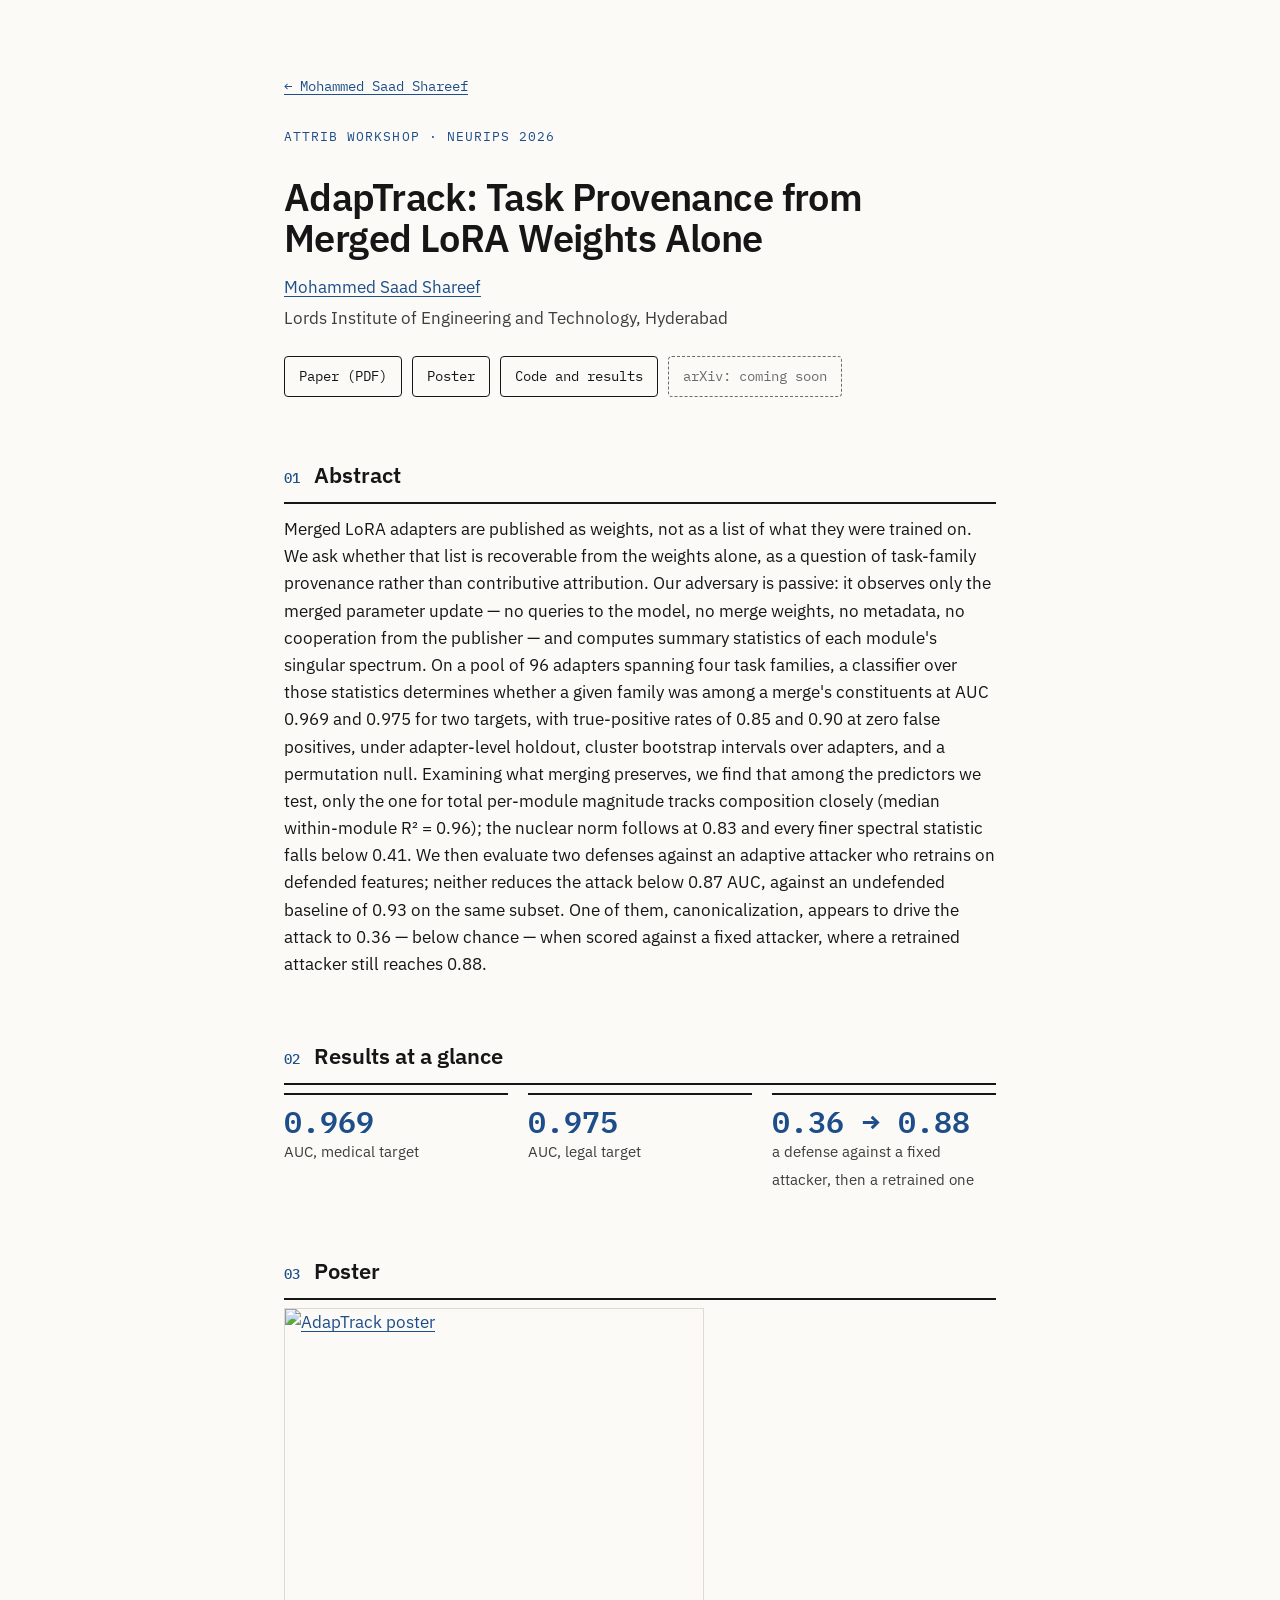
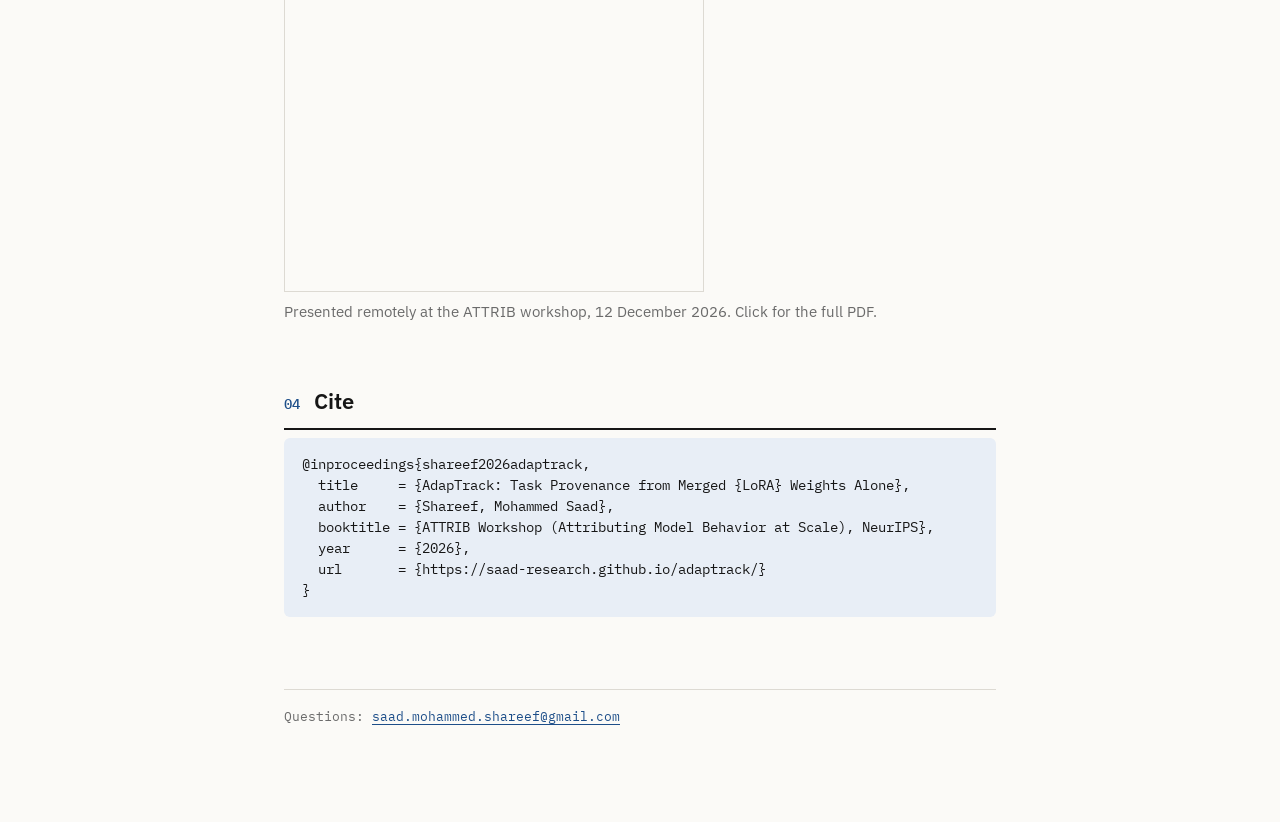
==== adaptrack/index.html @ d577ce80 "Create index.html" ====
<!doctype html>
<html lang="en">
<head>
<meta charset="utf-8">
<meta name="viewport" content="width=device-width, initial-scale=1">
<title>AdapTrack: Task Provenance from Merged LoRA Weights Alone</title>
<meta name="description" content="AdapTrack (ATTRIB Workshop, NeurIPS 2026): recovering which task families went into a merged LoRA adapter from its weights alone. Paper, poster, code.">
<link rel="preconnect" href="https://fonts.googleapis.com">
<link rel="preconnect" href="https://fonts.gstatic.com" crossorigin>
<link rel="stylesheet" href="https://fonts.googleapis.com/css2?family=IBM+Plex+Mono:wght@400;500;600&family=IBM+Plex+Sans:ital,wght@0,400;0,600;1,400&display=swap">
<link rel="stylesheet" href="../style.css">
</head>
<body>
<main class="page">

<a class="back" href="../">← Mohammed Saad Shareef</a>

<p class="kicker" style="margin-top: 28px">ATTRIB Workshop · NeurIPS 2026</p>
<h1 class="paper-title">AdapTrack: Task Provenance from Merged LoRA Weights Alone</h1>
<p class="authors"><a href="../">Mohammed Saad Shareef</a></p>
<p class="venue">Lords Institute of Engineering and Technology, Hyderabad</p>

<div class="buttons">
<a href="../files/adaptrack-neurips-attrib-2026.pdf">Paper (PDF)</a>
<a href="../files/adaptrack-poster.pdf">Poster</a>
<a href="https://github.com/saad-research/AdapTrack">Code and results</a>
<span>arXiv: coming soon</span>
</div>

<section>
<h2><span class="num">01</span>Abstract</h2>
<p>Merged LoRA adapters are published as weights, not as a list of what they were trained on. We ask whether that list is recoverable from the weights alone, as a question of task-family provenance rather than contributive attribution. Our adversary is passive: it observes only the merged parameter update — no queries to the model, no merge weights, no metadata, no cooperation from the publisher — and computes summary statistics of each module's singular spectrum. On a pool of 96 adapters spanning four task families, a classifier over those statistics determines whether a given family was among a merge's constituents at AUC 0.969 and 0.975 for two targets, with true-positive rates of 0.85 and 0.90 at zero false positives, under adapter-level holdout, cluster bootstrap intervals over adapters, and a permutation null. Examining what merging preserves, we find that among the predictors we test, only the one for total per-module magnitude tracks composition closely (median within-module R² = 0.96); the nuclear norm follows at 0.83 and every finer spectral statistic falls below 0.41. We then evaluate two defenses against an adaptive attacker who retrains on defended features; neither reduces the attack below 0.87 AUC, against an undefended baseline of 0.93 on the same subset. One of them, canonicalization, appears to drive the attack to 0.36 — below chance — when scored against a fixed attacker, where a retrained attacker still reaches 0.88.</p>
</section>

<section>
<h2><span class="num">02</span>Results at a glance</h2>
<div class="numbers">
<div><b>0.969</b><span>AUC, medical target</span></div>
<div><b>0.975</b><span>AUC, legal target</span></div>
<div><b>0.36 → 0.88</b><span>a defense against a fixed attacker, then a retrained one</span></div>
</div>
</section>

<section>
<h2><span class="num">03</span>Poster</h2>
<figure class="poster-thumb">
<a href="../files/adaptrack-poster.pdf"><img src="poster-preview.jpg" alt="AdapTrack poster" width="962" height="1339"></a>
<figcaption>Presented remotely at the ATTRIB workshop, 12 December 2026. Click for the full PDF.</figcaption>
</figure>
</section>

<section>
<h2><span class="num">04</span>Cite</h2>
<pre>@inproceedings{shareef2026adaptrack,
  title     = {AdapTrack: Task Provenance from Merged {LoRA} Weights Alone},
  author    = {Shareef, Mohammed Saad},
  booktitle = {ATTRIB Workshop (Attributing Model Behavior at Scale), NeurIPS},
  year      = {2026},
  url       = {https://saad-research.github.io/adaptrack/}
}</pre>
</section>

<footer>Questions: <a href="mailto:saad.mohammed.shareef@gmail.com">saad.mohammed.shareef@gmail.com</a></footer>
</main>
</body>
</html>
---- style.css ----
/* Mohammed Saad Shareef — personal site */
:root {
  --paper: #fbfaf7;
  --ink: #161616;
  --ink-2: #3d3d3d;
  --muted: #6b6b6b;
  --rule: #dddad3;
  --accent: #1d4e89;
  --accent-soft: #e8eef6;
  --sans: "IBM Plex Sans", system-ui, -apple-system, "Segoe UI", sans-serif;
  --mono: "IBM Plex Mono", ui-monospace, "SFMono-Regular", Menlo, monospace;
}
@media (prefers-color-scheme: dark) {
  :root {
    --paper: #121212;
    --ink: #ececea;
    --ink-2: #c4c4c0;
    --muted: #9a9a95;
    --rule: #2e2e2c;
    --accent: #8fb3e6;
    --accent-soft: #1c2633;
  }
}

* { box-sizing: border-box; }
html { -webkit-text-size-adjust: 100%; }
body {
  margin: 0;
  background: var(--paper);
  color: var(--ink);
  font-family: var(--sans);
  font-size: 17px;
  line-height: 1.6;
}
.page {
  max-width: 760px;
  margin: 0 auto;
  padding: 72px 24px 96px;
}
a { color: var(--accent); text-decoration-thickness: 1px; text-underline-offset: 3px; }
a:hover { text-decoration-thickness: 2px; }

/* header */
.kicker {
  margin: 0 0 14px;
  font-family: var(--mono);
  font-size: 13px;
  letter-spacing: 0.08em;
  text-transform: uppercase;
  color: var(--accent);
}
h1 {
  margin: 0;
  font-size: 44px;
  line-height: 1.08;
  font-weight: 600;
  letter-spacing: -0.015em;
}
.lede { margin: 20px 0 0; font-size: 19px; color: var(--ink-2); max-width: 640px; }
.contact {
  margin: 22px 0 0;
  padding: 0;
  list-style: none;
  display: flex;
  flex-wrap: wrap;
  gap: 6px 22px;
  font-family: var(--mono);
  font-size: 14px;
}
.note {
  margin: 28px 0 0;
  padding: 14px 18px;
  background: var(--accent-soft);
  border-radius: 6px;
  font-size: 16px;
  color: var(--ink);
}

/* sections */
section { margin-top: 60px; }
h2 {
  margin: 0 0 6px;
  padding-bottom: 10px;
  border-bottom: 2px solid var(--ink);
  display: flex;
  align-items: baseline;
  gap: 14px;
  font-size: 22px;
  font-weight: 600;
}
h2 .num { font-family: var(--mono); font-size: 14px; font-weight: 500; color: var(--accent); }

/* entries */
.entry {
  display: grid;
  grid-template-columns: 64px minmax(0, 1fr);
  gap: 0 20px;
  padding: 20px 0;
  border-bottom: 1px solid var(--rule);
}
.entry:last-child { border-bottom: 0; }
.year { font-family: var(--mono); font-size: 14px; color: var(--muted); padding-top: 3px; }
.title { margin: 0; font-size: 18px; font-weight: 600; line-height: 1.4; }
.title a { color: var(--ink); text-decoration: none; }
.title a:hover { color: var(--accent); text-decoration: underline; }
.meta { margin: 4px 0 0; font-size: 15px; color: var(--ink-2); }
.status { font-family: var(--mono); font-size: 12px; letter-spacing: 0.04em; text-transform: uppercase; color: var(--accent); }
.status.pending { color: var(--muted); }
.desc { margin: 8px 0 0; font-size: 15.5px; color: var(--ink-2); }
.links { margin: 10px 0 0; display: flex; flex-wrap: wrap; gap: 4px 16px; font-family: var(--mono); font-size: 13.5px; }

footer {
  margin-top: 72px;
  padding-top: 16px;
  border-top: 1px solid var(--rule);
  font-family: var(--mono);
  font-size: 12.5px;
  color: var(--muted);
}

/* paper page */
.back { font-family: var(--mono); font-size: 13.5px; }
.paper-title { margin-top: 28px; font-size: 38px; }
.authors { margin: 16px 0 0; font-size: 17px; }
.venue { margin: 4px 0 0; color: var(--ink-2); }
.buttons { margin: 24px 0 0; display: flex; flex-wrap: wrap; gap: 10px; }
.buttons a, .buttons span {
  font-family: var(--mono);
  font-size: 14px;
  padding: 8px 14px;
  border: 1.5px solid var(--ink);
  border-radius: 4px;
  color: var(--ink);
  text-decoration: none;
}
.buttons a:hover { background: var(--ink); color: var(--paper); }
.buttons span { border-style: dashed; color: var(--muted); border-color: var(--muted); }
.numbers {
  margin: 8px 0 0;
  display: grid;
  grid-template-columns: repeat(3, minmax(0, 1fr));
  gap: 20px;
}
.numbers div { border-top: 2px solid var(--ink); padding-top: 10px; }
.numbers b { display: block; white-space: nowrap; font-family: var(--mono); font-size: 30px; font-weight: 600; color: var(--accent); line-height: 1.1; }
.numbers span { font-size: 14.5px; color: var(--ink-2); }
.poster-thumb { margin: 8px 0 0; }
.poster-thumb img { width: 100%; max-width: 420px; height: auto; display: block; border: 1px solid var(--rule); }
.poster-thumb figcaption { margin-top: 8px; font-size: 14.5px; color: var(--muted); }
pre {
  margin: 8px 0 0;
  padding: 16px 18px;
  overflow-x: auto;
  background: var(--accent-soft);
  border-radius: 6px;
  font-family: var(--mono);
  font-size: 13.5px;
  line-height: 1.55;
}
p { margin: 12px 0 0; }

@media (max-width: 600px) {
  .page { padding-top: 48px; }
  h1 { font-size: 34px; }
  .paper-title { font-size: 28px; }
  .entry { grid-template-columns: minmax(0, 1fr); }
  .year { padding-top: 0; }
  .numbers { grid-template-columns: minmax(0, 1fr); }
}
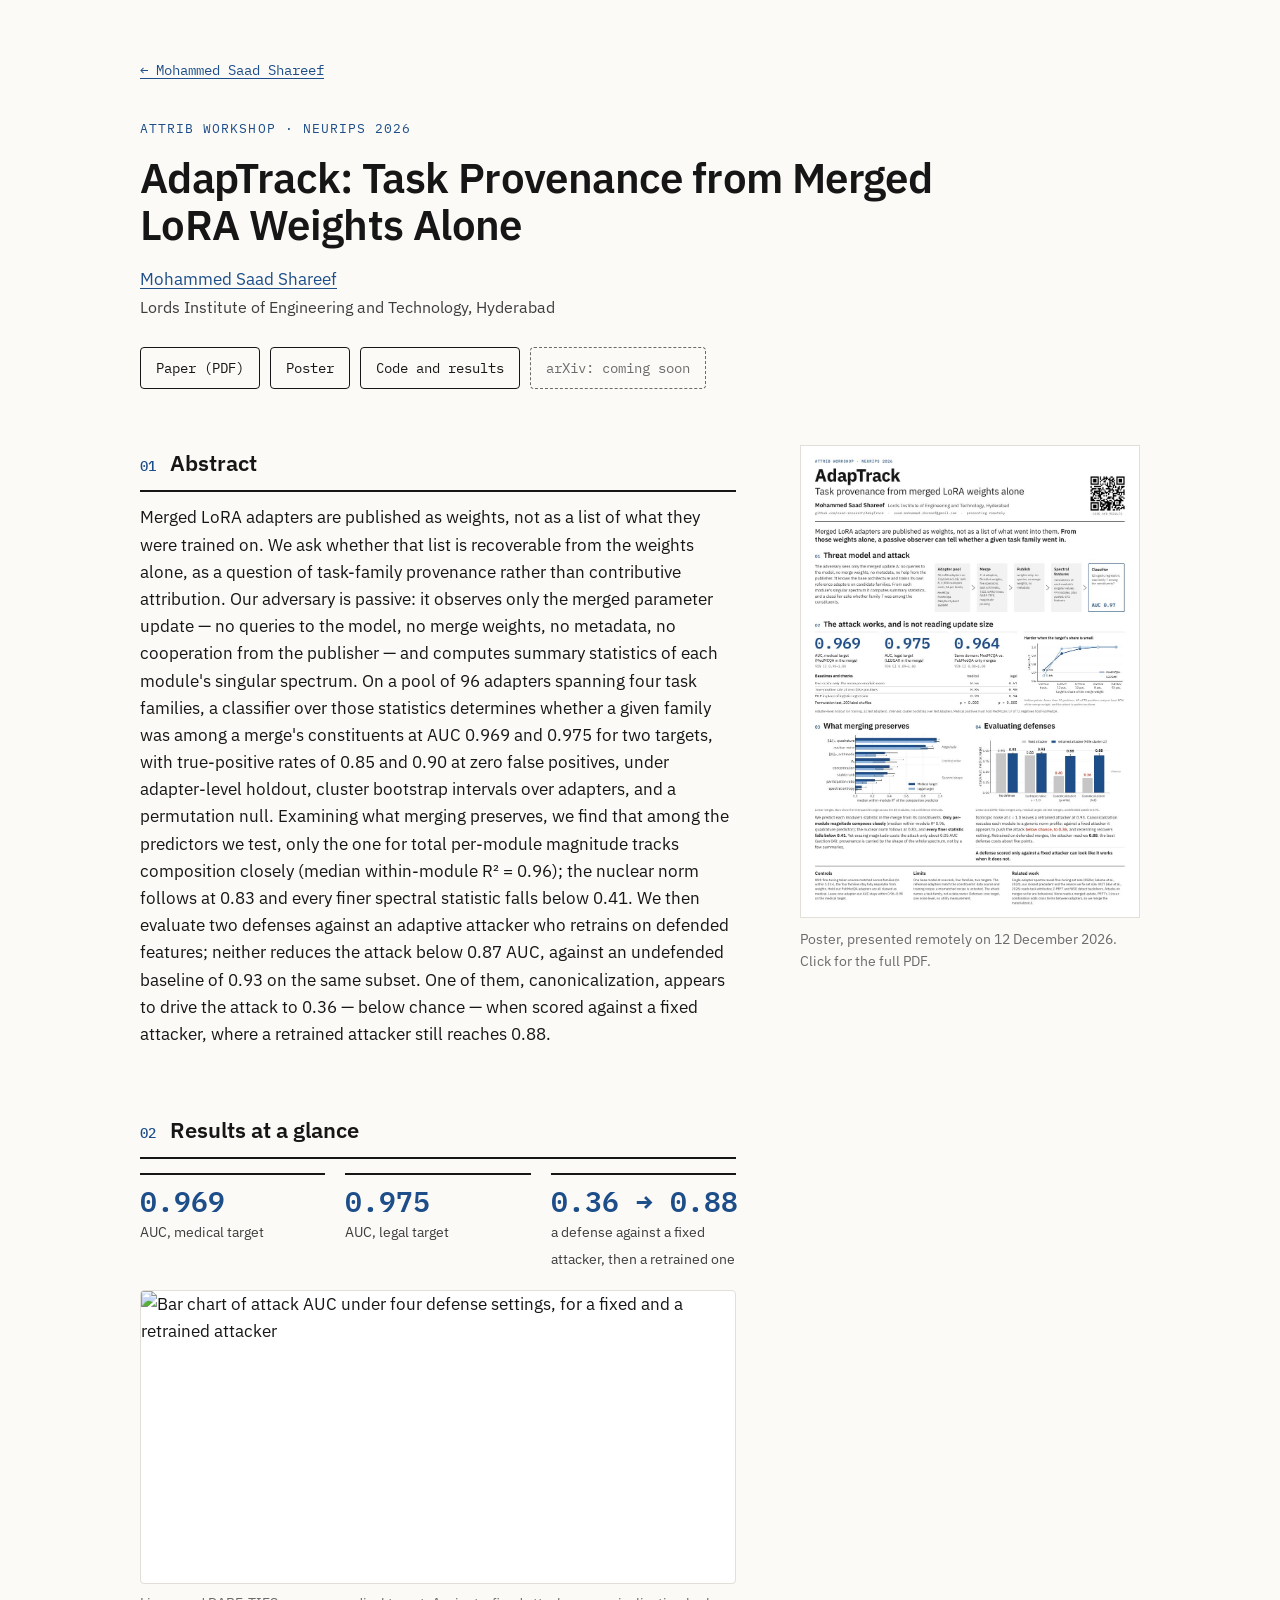
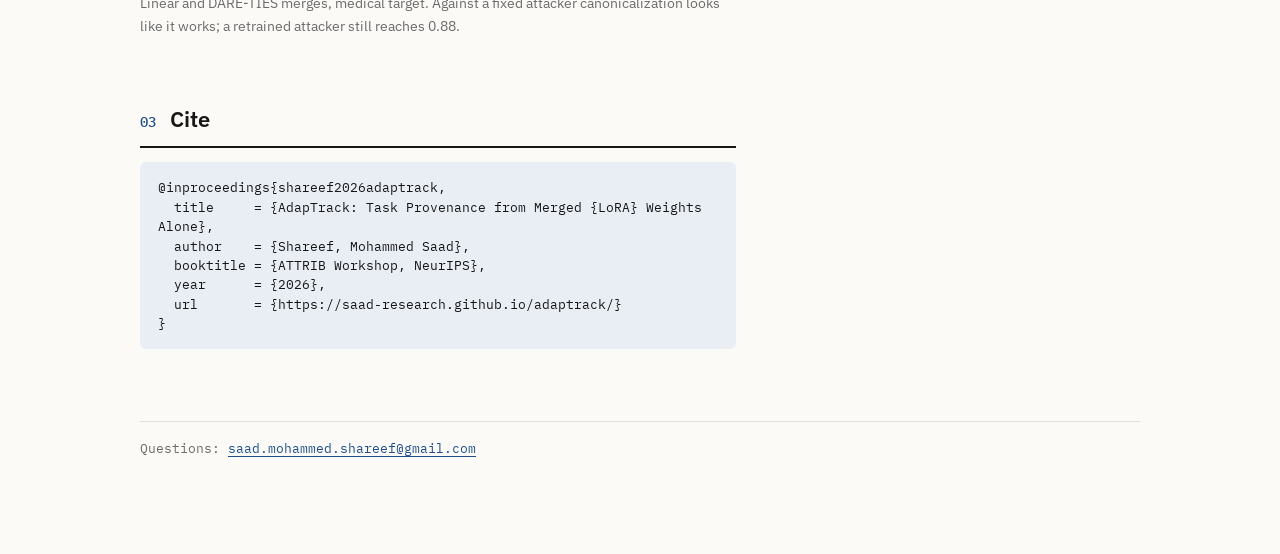
==== commit 3c6a547c: "Enhance index.html with metadata and structural updates Added metadata for Google Scholar indexing a" ====
--- a/adaptrack/index.html
+++ b/adaptrack/index.html
@@ -5,28 +5,38 @@
 <meta name="viewport" content="width=device-width, initial-scale=1">
 <title>AdapTrack: Task Provenance from Merged LoRA Weights Alone</title>
 <meta name="description" content="AdapTrack (ATTRIB Workshop, NeurIPS 2026): recovering which task families went into a merged LoRA adapter from its weights alone. Paper, poster, code.">
+<!-- Google Scholar indexing -->
+<meta name="citation_title" content="AdapTrack: Task Provenance from Merged LoRA Weights Alone">
+<meta name="citation_author" content="Shareef, Mohammed Saad">
+<meta name="citation_author_institution" content="Lords Institute of Engineering and Technology">
+<meta name="citation_publication_date" content="2026/12/12">
+<meta name="citation_conference_title" content="ATTRIB Workshop (Attributing Model Behavior at Scale), NeurIPS 2026">
+<meta name="citation_pdf_url" content="https://saad-research.github.io/files/adaptrack-neurips-attrib-2026.pdf">
 <link rel="preconnect" href="https://fonts.googleapis.com">
 <link rel="preconnect" href="https://fonts.gstatic.com" crossorigin>
 <link rel="stylesheet" href="https://fonts.googleapis.com/css2?family=IBM+Plex+Mono:wght@400;500;600&family=IBM+Plex+Sans:ital,wght@0,400;0,600;1,400&display=swap">
 <link rel="stylesheet" href="../style.css">
 </head>
 <body>
-<main class="page">
+<main class="paper-page">
 
 <a class="back" href="../">← Mohammed Saad Shareef</a>
 
-<p class="kicker" style="margin-top: 28px">ATTRIB Workshop · NeurIPS 2026</p>
-<h1 class="paper-title">AdapTrack: Task Provenance from Merged LoRA Weights Alone</h1>
+<header class="paper-head">
+<p class="kicker">ATTRIB Workshop · NeurIPS 2026</p>
+<h1>AdapTrack: Task Provenance from Merged LoRA Weights Alone</h1>
 <p class="authors"><a href="../">Mohammed Saad Shareef</a></p>
 <p class="venue">Lords Institute of Engineering and Technology, Hyderabad</p>
-
 <div class="buttons">
 <a href="../files/adaptrack-neurips-attrib-2026.pdf">Paper (PDF)</a>
 <a href="../files/adaptrack-poster.pdf">Poster</a>
 <a href="https://github.com/saad-research/AdapTrack">Code and results</a>
 <span>arXiv: coming soon</span>
 </div>
+</header>
 
+<div class="paper-body">
+<div>
 <section>
 <h2><span class="num">01</span>Abstract</h2>
 <p>Merged LoRA adapters are published as weights, not as a list of what they were trained on. We ask whether that list is recoverable from the weights alone, as a question of task-family provenance rather than contributive attribution. Our adversary is passive: it observes only the merged parameter update — no queries to the model, no merge weights, no metadata, no cooperation from the publisher — and computes summary statistics of each module's singular spectrum. On a pool of 96 adapters spanning four task families, a classifier over those statistics determines whether a given family was among a merge's constituents at AUC 0.969 and 0.975 for two targets, with true-positive rates of 0.85 and 0.90 at zero false positives, under adapter-level holdout, cluster bootstrap intervals over adapters, and a permutation null. Examining what merging preserves, we find that among the predictors we test, only the one for total per-module magnitude tracks composition closely (median within-module R² = 0.96); the nuclear norm follows at 0.83 and every finer spectral statistic falls below 0.41. We then evaluate two defenses against an adaptive attacker who retrains on defended features; neither reduces the attack below 0.87 AUC, against an undefended baseline of 0.93 on the same subset. One of them, canonicalization, appears to drive the attack to 0.36 — below chance — when scored against a fixed attacker, where a retrained attacker still reaches 0.88.</p>
@@ -39,26 +49,29 @@
 <div><b>0.975</b><span>AUC, legal target</span></div>
 <div><b>0.36 → 0.88</b><span>a defense against a fixed attacker, then a retrained one</span></div>
 </div>
-</section>
-
-<section>
-<h2><span class="num">03</span>Poster</h2>
-<figure class="poster-thumb">
-<a href="../files/adaptrack-poster.pdf"><img src="poster-preview.jpg" alt="AdapTrack poster" width="962" height="1339"></a>
-<figcaption>Presented remotely at the ATTRIB workshop, 12 December 2026. Click for the full PDF.</figcaption>
+<figure class="figure">
+<img src="thumb.png" alt="Bar chart of attack AUC under four defense settings, for a fixed and a retrained attacker" width="1200" height="591">
+<figcaption>Linear and DARE-TIES merges, medical target. Against a fixed attacker canonicalization looks like it works; a retrained attacker still reaches 0.88.</figcaption>
 </figure>
 </section>
 
 <section>
-<h2><span class="num">04</span>Cite</h2>
+<h2><span class="num">03</span>Cite</h2>
 <pre>@inproceedings{shareef2026adaptrack,
   title     = {AdapTrack: Task Provenance from Merged {LoRA} Weights Alone},
   author    = {Shareef, Mohammed Saad},
-  booktitle = {ATTRIB Workshop (Attributing Model Behavior at Scale), NeurIPS},
+  booktitle = {ATTRIB Workshop, NeurIPS},
   year      = {2026},
   url       = {https://saad-research.github.io/adaptrack/}
 }</pre>
 </section>
+</div>
+
+<figure class="poster-side">
+<a href="../files/adaptrack-poster.pdf"><img src="poster-preview.jpg" alt="AdapTrack poster" width="962" height="1339"></a>
+<figcaption>Poster, presented remotely on 12 December 2026. Click for the full PDF.</figcaption>
+</figure>
+</div>
 
 <footer>Questions: <a href="mailto:saad.mohammed.shareef@gmail.com">saad.mohammed.shareef@gmail.com</a></footer>
 </main>
--- a/style.css
+++ b/style.css
@@ -1,18 +1,20 @@
 /* Mohammed Saad Shareef — personal site */
 :root {
   --paper: #fbfaf7;
+  --surface: #ffffff;
   --ink: #161616;
   --ink-2: #3d3d3d;
   --muted: #6b6b6b;
-  --rule: #dddad3;
+  --rule: #e2dfd8;
   --accent: #1d4e89;
-  --accent-soft: #e8eef6;
+  --accent-soft: #e9eef5;
   --sans: "IBM Plex Sans", system-ui, -apple-system, "Segoe UI", sans-serif;
   --mono: "IBM Plex Mono", ui-monospace, "SFMono-Regular", Menlo, monospace;
 }
 @media (prefers-color-scheme: dark) {
   :root {
     --paper: #121212;
+    --surface: #1a1a1a;
     --ink: #ececea;
     --ink-2: #c4c4c0;
     --muted: #9a9a95;
@@ -20,6 +22,7 @@
     --accent: #8fb3e6;
     --accent-soft: #1c2633;
   }
+  .thumb img { filter: brightness(0.92); }
 }
 
 * { box-sizing: border-box; }
@@ -32,15 +35,24 @@
   font-size: 17px;
   line-height: 1.6;
 }
-.page {
-  max-width: 760px;
-  margin: 0 auto;
-  padding: 72px 24px 96px;
-}
 a { color: var(--accent); text-decoration-thickness: 1px; text-underline-offset: 3px; }
 a:hover { text-decoration-thickness: 2px; }
-
-/* header */
+p { margin: 12px 0 0; }
+
+/* ------------------------------------------------ layout */
+.layout {
+  max-width: 1180px;
+  margin: 0 auto;
+  padding: 72px 40px 96px;
+  display: grid;
+  grid-template-columns: 300px minmax(0, 1fr);
+  gap: 80px;
+  align-items: start;
+}
+.side { position: sticky; top: 56px; }
+.main { min-width: 0; }
+
+/* ------------------------------------------------ sidebar */
 .kicker {
   margin: 0 0 14px;
   font-family: var(--mono);
@@ -49,37 +61,43 @@
   text-transform: uppercase;
   color: var(--accent);
 }
-h1 {
+.side h1 {
   margin: 0;
-  font-size: 44px;
+  font-size: 38px;
   line-height: 1.08;
   font-weight: 600;
   letter-spacing: -0.015em;
 }
-.lede { margin: 20px 0 0; font-size: 19px; color: var(--ink-2); max-width: 640px; }
-.contact {
+.role { margin: 14px 0 0; font-size: 15.5px; color: var(--ink-2); line-height: 1.5; }
+.bio { margin: 18px 0 0; font-size: 16px; color: var(--ink); }
+.links {
   margin: 22px 0 0;
-  padding: 0;
+  padding: 16px 0 0;
+  border-top: 1px solid var(--rule);
   list-style: none;
-  display: flex;
-  flex-wrap: wrap;
-  gap: 6px 22px;
+  display: grid;
+  gap: 6px;
   font-family: var(--mono);
   font-size: 14px;
 }
-.note {
-  margin: 28px 0 0;
-  padding: 14px 18px;
+.links li { display: block; }
+.links .label { display: none; }
+.links a { overflow-wrap: anywhere; }
+.open {
+  margin: 22px 0 0;
+  padding: 14px 16px;
   background: var(--accent-soft);
+  border-left: 0;
   border-radius: 6px;
-  font-size: 16px;
-  color: var(--ink);
-}
-
-/* sections */
-section { margin-top: 60px; }
+  font-size: 14.5px;
+  line-height: 1.5;
+}
+.open b { display: block; font-family: var(--mono); font-size: 12px; font-weight: 500; letter-spacing: 0.06em; text-transform: uppercase; color: var(--accent); margin-bottom: 4px; }
+
+/* ------------------------------------------------ sections */
+section + section { margin-top: 64px; }
 h2 {
-  margin: 0 0 6px;
+  margin: 0;
   padding-bottom: 10px;
   border-bottom: 2px solid var(--ink);
   display: flex;
@@ -90,24 +108,81 @@
 }
 h2 .num { font-family: var(--mono); font-size: 14px; font-weight: 500; color: var(--accent); }
 
-/* entries */
-.entry {
-  display: grid;
-  grid-template-columns: 64px minmax(0, 1fr);
-  gap: 0 20px;
-  padding: 20px 0;
+/* news */
+.news { margin: 0; padding: 0; list-style: none; }
+.news li {
+  display: grid;
+  grid-template-columns: 92px minmax(0, 1fr);
+  gap: 16px;
+  padding: 12px 0;
   border-bottom: 1px solid var(--rule);
-}
-.entry:last-child { border-bottom: 0; }
-.year { font-family: var(--mono); font-size: 14px; color: var(--muted); padding-top: 3px; }
-.title { margin: 0; font-size: 18px; font-weight: 600; line-height: 1.4; }
+  font-size: 16px;
+}
+.news li:last-child { border-bottom: 0; }
+.date { font-family: var(--mono); font-size: 13.5px; color: var(--muted); padding-top: 2px; }
+
+/* papers */
+.paper {
+  display: grid;
+  grid-template-columns: 200px minmax(0, 1fr);
+  gap: 28px;
+  padding: 26px 0;
+  border-bottom: 1px solid var(--rule);
+}
+.paper:last-child { border-bottom: 0; }
+.thumb {
+  display: block;
+  aspect-ratio: 200 / 120;
+  border: 1px solid var(--rule);
+  border-radius: 4px;
+  background: var(--surface);
+  overflow: hidden;
+  text-decoration: none;
+}
+.thumb img { width: 100%; height: 100%; object-fit: cover; object-position: center 40%; display: block; }
+.thumb.type {
+  display: flex;
+  flex-direction: column;
+  justify-content: space-between;
+  padding: 14px 16px;
+  background: var(--accent-soft);
+  border-color: transparent;
+  color: var(--accent);
+}
+.thumb.type .big { font-family: var(--mono); font-size: 22px; font-weight: 500; line-height: 1.15; }
+.thumb.type .small { font-family: var(--mono); font-size: 12px; letter-spacing: 0.05em; text-transform: uppercase; }
+.title { margin: 0; font-size: 18.5px; font-weight: 600; line-height: 1.4; }
 .title a { color: var(--ink); text-decoration: none; }
 .title a:hover { color: var(--accent); text-decoration: underline; }
-.meta { margin: 4px 0 0; font-size: 15px; color: var(--ink-2); }
-.status { font-family: var(--mono); font-size: 12px; letter-spacing: 0.04em; text-transform: uppercase; color: var(--accent); }
-.status.pending { color: var(--muted); }
-.desc { margin: 8px 0 0; font-size: 15.5px; color: var(--ink-2); }
-.links { margin: 10px 0 0; display: flex; flex-wrap: wrap; gap: 4px 16px; font-family: var(--mono); font-size: 13.5px; }
+.meta { margin: 6px 0 0; font-size: 15px; color: var(--ink-2); }
+.tag {
+  display: inline-block;
+  margin-left: 6px;
+  padding: 1px 7px;
+  border: 1px solid currentColor;
+  border-radius: 3px;
+  font-family: var(--mono);
+  font-size: 11.5px;
+  letter-spacing: 0.04em;
+  text-transform: uppercase;
+  color: var(--accent);
+  vertical-align: 1px;
+}
+.tag.pending { color: var(--muted); }
+.desc { margin: 10px 0 0; font-size: 15.5px; color: var(--ink-2); }
+.plinks { margin: 12px 0 0; display: flex; flex-wrap: wrap; gap: 4px 18px; font-family: var(--mono); font-size: 13.5px; }
+
+/* simple rows (in progress, projects) */
+.row {
+  display: grid;
+  grid-template-columns: 92px minmax(0, 1fr);
+  gap: 16px;
+  padding: 18px 0;
+  border-bottom: 1px solid var(--rule);
+}
+.row:last-child { border-bottom: 0; }
+.row .title { font-size: 17px; }
+.row .desc { margin-top: 4px; }
 
 footer {
   margin-top: 72px;
@@ -118,16 +193,18 @@
   color: var(--muted);
 }
 
-/* paper page */
+/* ------------------------------------------------ paper page */
+.paper-page { max-width: 1080px; margin: 0 auto; padding: 56px 40px 96px; }
 .back { font-family: var(--mono); font-size: 13.5px; }
-.paper-title { margin-top: 28px; font-size: 38px; }
-.authors { margin: 16px 0 0; font-size: 17px; }
-.venue { margin: 4px 0 0; color: var(--ink-2); }
-.buttons { margin: 24px 0 0; display: flex; flex-wrap: wrap; gap: 10px; }
+.paper-head { margin-top: 36px; max-width: 860px; }
+.paper-head h1 { margin: 0; font-size: 42px; line-height: 1.12; font-weight: 600; letter-spacing: -0.015em; }
+.authors { margin: 18px 0 0; font-size: 17px; }
+.venue { margin: 2px 0 0; color: var(--ink-2); font-size: 16px; }
+.buttons { margin: 26px 0 0; display: flex; flex-wrap: wrap; gap: 10px; }
 .buttons a, .buttons span {
   font-family: var(--mono);
   font-size: 14px;
-  padding: 8px 14px;
+  padding: 9px 15px;
   border: 1.5px solid var(--ink);
   border-radius: 4px;
   color: var(--ink);
@@ -135,35 +212,49 @@
 }
 .buttons a:hover { background: var(--ink); color: var(--paper); }
 .buttons span { border-style: dashed; color: var(--muted); border-color: var(--muted); }
-.numbers {
-  margin: 8px 0 0;
-  display: grid;
-  grid-template-columns: repeat(3, minmax(0, 1fr));
-  gap: 20px;
-}
+.paper-body {
+  margin-top: 56px;
+  display: grid;
+  grid-template-columns: minmax(0, 1fr) 340px;
+  gap: 64px;
+  align-items: start;
+}
+.numbers { margin: 14px 0 0; display: grid; grid-template-columns: repeat(3, minmax(0, 1fr)); gap: 20px; }
 .numbers div { border-top: 2px solid var(--ink); padding-top: 10px; }
-.numbers b { display: block; white-space: nowrap; font-family: var(--mono); font-size: 30px; font-weight: 600; color: var(--accent); line-height: 1.1; }
-.numbers span { font-size: 14.5px; color: var(--ink-2); }
-.poster-thumb { margin: 8px 0 0; }
-.poster-thumb img { width: 100%; max-width: 420px; height: auto; display: block; border: 1px solid var(--rule); }
-.poster-thumb figcaption { margin-top: 8px; font-size: 14.5px; color: var(--muted); }
+.numbers b { display: block; white-space: nowrap; font-family: var(--mono); font-size: 28px; font-weight: 600; color: var(--accent); line-height: 1.15; }
+.numbers span { font-size: 14px; color: var(--ink-2); }
+.figure { margin: 18px 0 0; }
+.figure img { width: 100%; height: auto; display: block; border: 1px solid var(--rule); border-radius: 4px; background: #fff; }
+.figure figcaption { margin-top: 8px; font-size: 14px; color: var(--muted); }
+.poster-side { position: sticky; top: 40px; margin: 0; }
+.poster-side img { width: 100%; height: auto; display: block; border: 1px solid var(--rule); }
+.poster-side figcaption { margin-top: 10px; font-size: 14px; color: var(--muted); }
 pre {
-  margin: 8px 0 0;
+  margin: 14px 0 0;
   padding: 16px 18px;
   overflow-x: auto;
   background: var(--accent-soft);
   border-radius: 6px;
   font-family: var(--mono);
-  font-size: 13.5px;
+  font-size: 12.5px;
   line-height: 1.55;
-}
-p { margin: 12px 0 0; }
-
+  white-space: pre-wrap;
+  overflow-wrap: anywhere;
+}
+
+/* ------------------------------------------------ narrow screens */
+@media (max-width: 900px) {
+  .layout { grid-template-columns: minmax(0, 1fr); gap: 48px; padding: 48px 22px 80px; }
+  .side { position: static; }
+  .paper-body { grid-template-columns: minmax(0, 1fr); gap: 48px; }
+  .poster-side { position: static; max-width: 420px; }
+  .paper-page { padding: 40px 22px 80px; }
+}
 @media (max-width: 600px) {
-  .page { padding-top: 48px; }
-  h1 { font-size: 34px; }
-  .paper-title { font-size: 28px; }
-  .entry { grid-template-columns: minmax(0, 1fr); }
-  .year { padding-top: 0; }
+  .side h1 { font-size: 34px; }
+  .paper { grid-template-columns: minmax(0, 1fr); gap: 14px; }
+  .thumb { max-width: 320px; }
+  .news li, .row { grid-template-columns: minmax(0, 1fr); gap: 2px; }
+  .paper-head h1 { font-size: 30px; }
   .numbers { grid-template-columns: minmax(0, 1fr); }
 }
